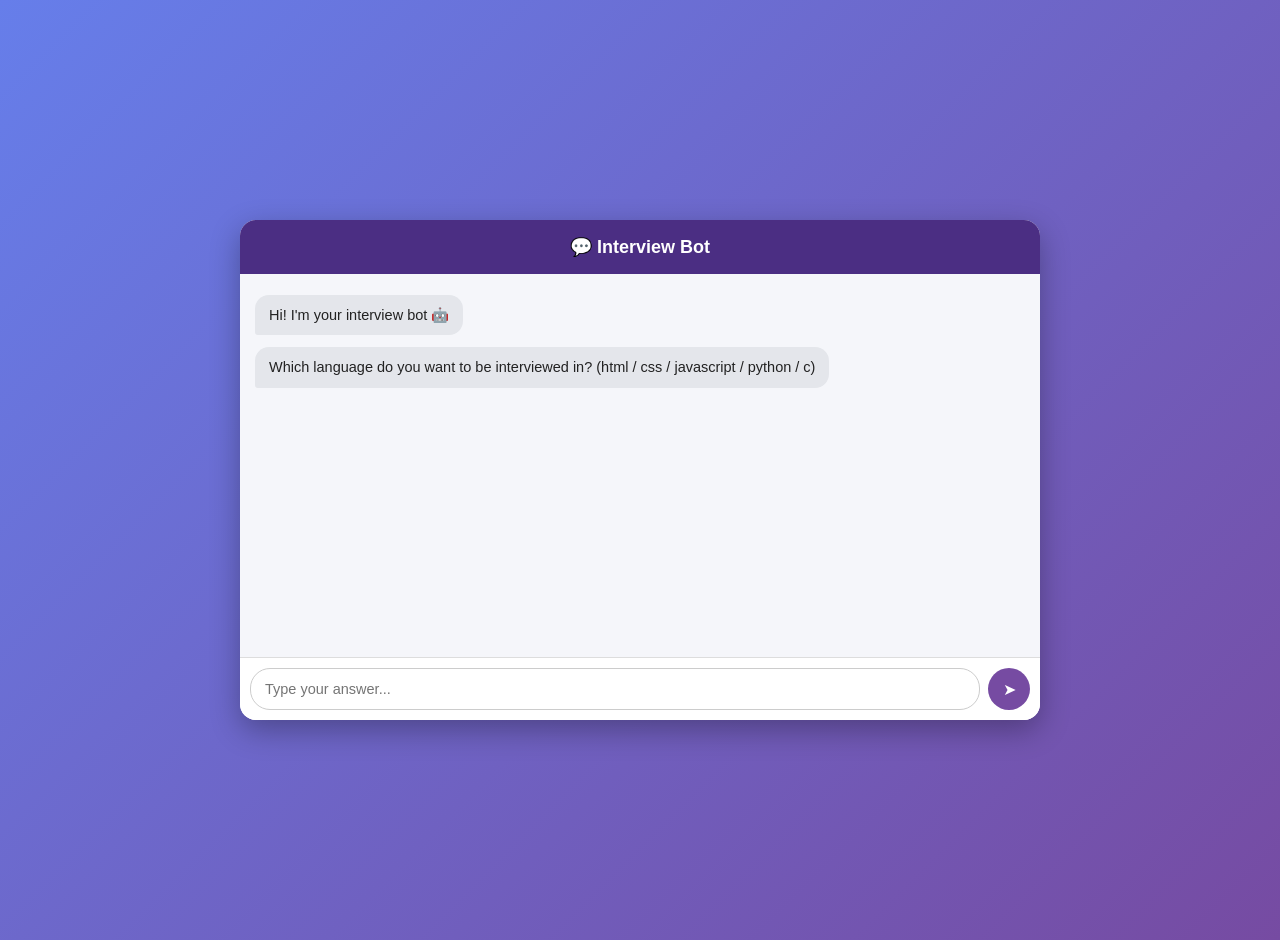
==== index.html @ 7fa1ecc8 "Add files via upload" ====
<!DOCTYPE html>
<html>
<head>
<title>Interview Bot</title>
<style>

  body {
    font-family: 'Trebuchet MS', Arial, sans-serif;
    background: linear-gradient(135deg, #667eea, #764ba2);
    min-height: 100vh;
    margin: 0;
    display: flex;
    justify-content: center;
    align-items: center;
    padding: 20px;
  }

  /* ---------- Chat window ---------- */
  #chatApp {
    background: white;
    width: 100%;
    max-width: 800px;
    border-radius: 16px;
    box-shadow: 0 10px 30px rgba(0,0,0,0.3);
    overflow: hidden;
    display: flex;
    flex-direction: column;
    height: 500px;
  }

  #chatHeader {
    background: #4b2e83;
    color: white;
    padding: 16px;
    text-align: center;
    font-size: 18px;
    font-weight: bold;
  }

  #chatMessages {
    flex: 1;
    padding: 15px;
    overflow-y: auto;
    background: #f5f6fa;
  }

  .bubble {
    max-width: 80%;
    padding: 10px 14px;
    margin: 6px 0;
    border-radius: 14px;
    line-height: 1.4;
    font-size: 14.5px;
    clear: both;
  }

  .bot {
    background: #e4e6eb;
    color: #222;
    float: left;
    border-bottom-left-radius: 3px;
  }

  .user {
    background: #764ba2;
    color: white;
    float: right;
    border-bottom-right-radius: 3px;
  }

  /* ---------- Input area ---------- */
  #inputRow {
    display: flex;
    padding: 10px;
    border-top: 1px solid #ddd;
    background: white;
  }

  #userInput {
    flex: 1;
    padding: 10px 14px;
    border: 1px solid #ccc;
    border-radius: 20px;
    font-size: 14.5px;
    outline: none;
  }

  #sendBtn {
    margin-left: 8px;
    background: #764ba2;
    color: white;
    border: none;
    width: 42px;
    height: 42px;
    border-radius: 50%;
    font-size: 16px;
    cursor: pointer;
  }
  #sendBtn:hover {
    background: #5e3a85;
  }

</style>
</head>
<body>

<div id="chatApp">
  <div id="chatHeader">💬 Interview Bot</div>
  <div id="chatMessages"></div>
  <div id="inputRow">
    <input type="text" id="userInput" placeholder="Type your answer..." onkeypress="handleEnter(event)">
    <button id="sendBtn" onclick="handleSend()">➤</button>
  </div>
</div>

<script>
// ---------- STEP 1: Questions for each language ----------
// Each question has: the question text, a list of acceptable keywords, and an explanation
var questions = {

  html: [
    { question: "What does HTML stand for?",
      keywords: ["hypertext markup language", "hyper text markup language"],
      explain: "HTML means HyperText Markup Language." },
    { question: "Which tag is used to create a hyperlink?",
      keywords: ["<a>", "a tag", "anchor"],
      explain: "The <a> tag (anchor tag) is used to create a hyperlink." },
    { question: "Which tag is used to insert an image?",
      keywords: ["<img>", "img"],
      explain: "The <img> tag is used to display an image." },
    { question: "Which attribute gives alternate text for an image?",
      keywords: ["alt"],
      explain: "The 'alt' attribute provides alternate text for an image." },
    { question: "Which tag defines the largest heading?",
      keywords: ["<h1>", "h1"],
      explain: "<h1> is the largest heading tag; <h6> is the smallest." }
  ],

  css: [
    { question: "What does CSS stand for?",
      keywords: ["cascading style sheets"],
      explain: "CSS means Cascading Style Sheets." },
    { question: "Which property is used to change text color?",
      keywords: ["color"],
      explain: "The 'color' property sets the text color." },
    { question: "Which symbol is used to select a class in CSS?",
      keywords: [".", "dot", "period"],
      explain: "A dot (.) is used to select a class, for example .box" },
    { question: "Which property adds space inside an element's border?",
      keywords: ["padding"],
      explain: "'padding' adds space inside the border; 'margin' adds space outside it." },
    { question: "Which property makes text bold?",
      keywords: ["font-weight", "fontweight"],
      explain: "'font-weight: bold' makes text thicker." }
  ],

  javascript: [
    { question: "Which keyword declares a variable that can be reassigned?",
      keywords: ["let"],
      explain: "'let' declares a variable that can be changed later." },
    { question: "Which operator checks strict equality (value and type)?",
      keywords: ["===", "triple equals"],
      explain: "'===' checks both the value and the type." },
    { question: "Which symbol starts a single-line comment?",
      keywords: ["//"],
      explain: "'//' is used for single-line comments in JavaScript." },
    { question: "Which array method adds an item to the end of the array?",
      keywords: ["push"],
      explain: "push() adds a new item to the end of an array." },
    { question: "Which function selects an element by its id?",
      keywords: ["getelementbyid"],
      explain: "document.getElementById() returns the element with that id." }
  ],

  python: [
    { question: "Which symbol is used for comments in Python?",
      keywords: ["#"],
      explain: "'#' starts a comment in Python." },
    { question: "Which keyword is used to define a function in Python?",
      keywords: ["def"],
      explain: "Functions are defined using the 'def' keyword." },
    { question: "Which brackets are used to create a list in Python?",
      keywords: ["[]", "square brackets", "[", "]"],
      explain: "Square brackets [] are used to create a list." },
    { question: "Which function returns the number of items in a list?",
      keywords: ["len"],
      explain: "len() returns how many items are in a list or string." },
    { question: "Which keyword is used to loop over items in a list?",
      keywords: ["for"],
      explain: "'for' is used to loop over items in a sequence." }
  ],

  c: [
    { question: "Which function is the entry point of every C program?",
      keywords: ["main"],
      explain: "Every C program begins execution from main()." },
    { question: "Which header file is needed to use printf()?",
      keywords: ["stdio.h", "stdio"],
      explain: "printf() and scanf() are declared in stdio.h" },
    { question: "Which symbol is used to end a statement in C?",
      keywords: [";", "semicolon"],
      explain: "Every statement in C ends with a semicolon (;)." },
    { question: "Which data type is used to store a single character?",
      keywords: ["char"],
      explain: "'char' is used to store a single character in C." },
    { question: "Which operator is used to get the address of a variable?",
      keywords: ["&"],
      explain: "The '&' operator returns the memory address of a variable." }
  ]

};

// ---------- STEP 2: Variables to track the conversation ----------
var stage = "chooseLang";  // chooseLang -> quiz -> finished
var currentLang = "";
var currentIndex = 0;
var score = 0;

// ---------- STEP 3: Add a chat bubble to the screen ----------
function addMessage(sender, text) {
  var messages = document.getElementById("chatMessages");
  var bubble = document.createElement("div");
  bubble.className = "bubble " + sender;
  bubble.innerHTML = text;
  messages.appendChild(bubble);
  messages.scrollTop = messages.scrollHeight; // auto-scroll to latest message
}

// ---------- STEP 4: Greet the user when page loads ----------
function greet() {
  addMessage("bot", "Hi! I'm your interview bot 🤖");
  addMessage("bot", "Which language do you want to be interviewed in? (html / css / javascript / python / c)");
}

// ---------- STEP 5: Handle Enter key and Send button ----------
function handleEnter(event) {
  if (event.key === "Enter") {
    handleSend();
  }
}

function handleSend() {
  var input = document.getElementById("userInput");
  var text = input.value.trim();
  if (text === "") return;

  addMessage("user", text);
  input.value = "";

  if (stage === "chooseLang") {
    chooseLanguage(text);
  } else if (stage === "quiz") {
    checkAnswer(text);
  } else if (stage === "finished") {
    if (text.toLowerCase() === "restart") {
      stage = "chooseLang";
      addMessage("bot", "Great! Which language this time? (html / css / javascript / python / c)");
    } else {
      addMessage("bot", "Type 'restart' to try another language.");
    }
  }
}

// ---------- STEP 6: Handle the language chosen by user ----------
function chooseLanguage(text) {
  var lang = text.toLowerCase();

  if (questions[lang]) {
    currentLang = lang;
    currentIndex = 0;
    score = 0;
    stage = "quiz";
    addMessage("bot", "Great! Let's start your " + lang + " interview.");
    askQuestion();
  } else {
    addMessage("bot", "Please type one of: html, css, javascript, python, c");
  }
}

// ---------- STEP 7: Bot asks the current question ----------
function askQuestion() {
  var q = questions[currentLang][currentIndex];
  var total = questions[currentLang].length;
  addMessage("bot", "Question " + (currentIndex + 1) + " of " + total + ": " + q.question);
}

// ---------- STEP 8: Check the user's typed answer ----------
function checkAnswer(text) {
  var q = questions[currentLang][currentIndex];
  var userAnswer = text.toLowerCase();

  var isCorrect = false;
  for (var i = 0; i < q.keywords.length; i++) {
    if (userAnswer.indexOf(q.keywords[i]) !== -1) {
      isCorrect = true;
    }
  }

  if (isCorrect) {
    score = score + 1;
    addMessage("bot", "✅ Correct! " + q.explain);
  } else {
    addMessage("bot", "❌ Not quite. " + q.explain);
  }

  currentIndex = currentIndex + 1;

  if (currentIndex < questions[currentLang].length) {
    askQuestion();
  } else {
    stage = "finished";
    addMessage("bot", "🎉 Interview done! Your score: " + score + " / " + questions[currentLang].length);
    addMessage("bot", "Type 'restart' to try another language.");
  }
}

// ---------- START ----------
greet();
</script>

</body>
</html>
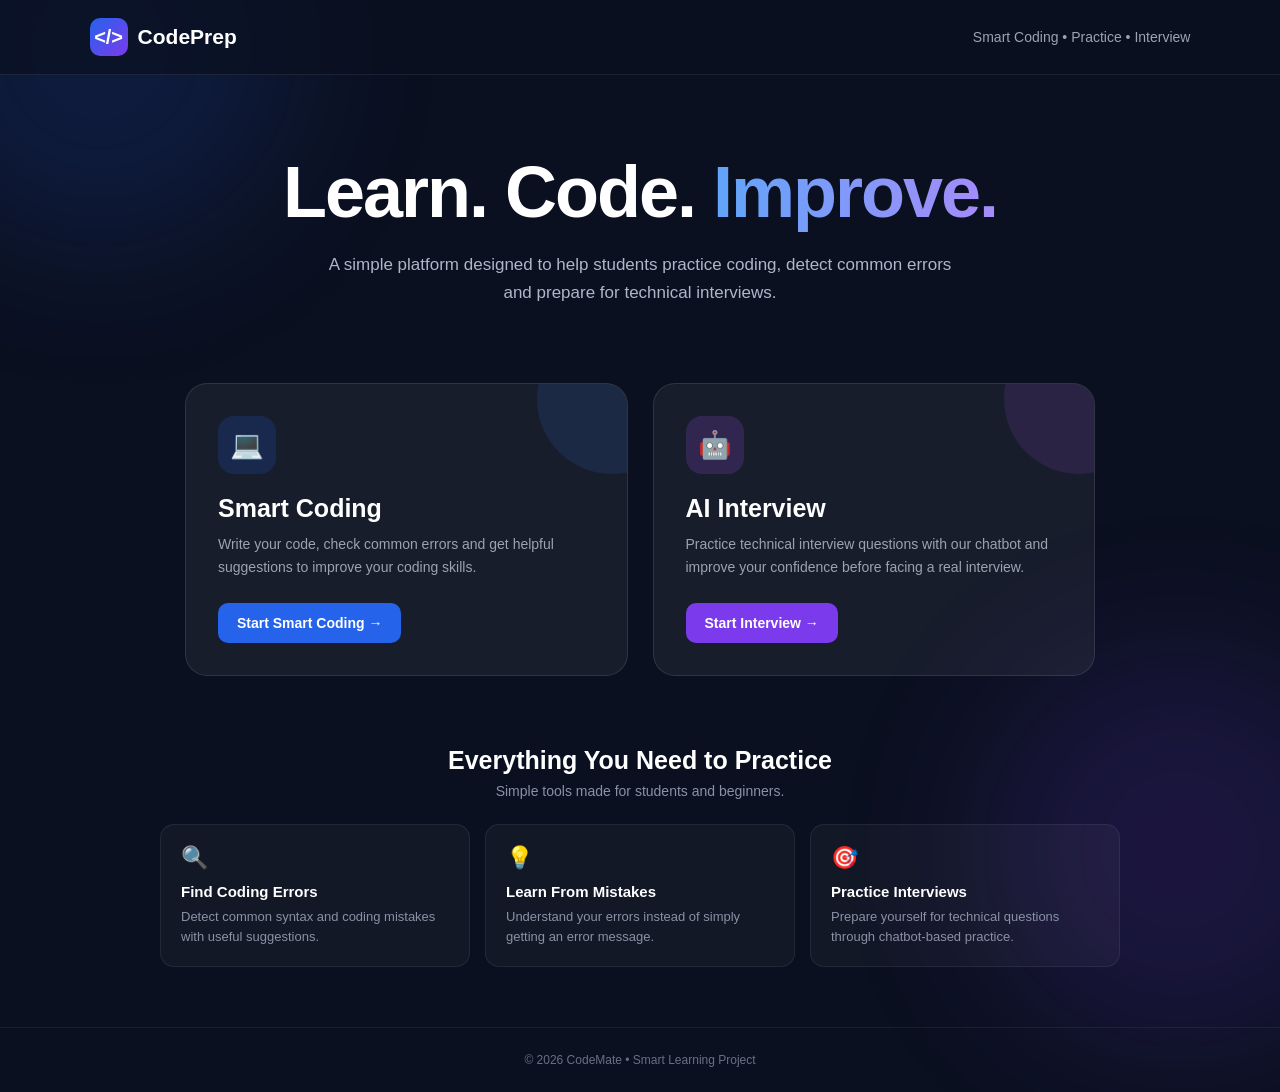
==== commit 220937ac: "Update index.html" ====
--- a/index.html
+++ b/index.html
@@ -1,322 +1,461 @@
 <!DOCTYPE html>
-<html>
+<html lang="en">
 <head>
-<title>Interview Bot</title>
+<meta charset="UTF-8">
+<meta name="viewport" content="width=device-width, initial-scale=1.0">
+
+<title>CodeMate - Smart Coding Hub</title>
+
 <style>
-
-  body {
-    font-family: 'Trebuchet MS', Arial, sans-serif;
-    background: linear-gradient(135deg, #667eea, #764ba2);
-    min-height: 100vh;
-    margin: 0;
-    display: flex;
-    justify-content: center;
-    align-items: center;
-    padding: 20px;
-  }
-
-  /* ---------- Chat window ---------- */
-  #chatApp {
-    background: white;
-    width: 100%;
-    max-width: 800px;
-    border-radius: 16px;
-    box-shadow: 0 10px 30px rgba(0,0,0,0.3);
-    overflow: hidden;
-    display: flex;
-    flex-direction: column;
-    height: 500px;
-  }
-
-  #chatHeader {
-    background: #4b2e83;
-    color: white;
-    padding: 16px;
-    text-align: center;
-    font-size: 18px;
-    font-weight: bold;
-  }
-
-  #chatMessages {
-    flex: 1;
-    padding: 15px;
-    overflow-y: auto;
-    background: #f5f6fa;
-  }
-
-  .bubble {
-    max-width: 80%;
-    padding: 10px 14px;
-    margin: 6px 0;
-    border-radius: 14px;
-    line-height: 1.4;
-    font-size: 14.5px;
-    clear: both;
-  }
-
-  .bot {
-    background: #e4e6eb;
-    color: #222;
-    float: left;
-    border-bottom-left-radius: 3px;
-  }
-
-  .user {
-    background: #764ba2;
-    color: white;
-    float: right;
-    border-bottom-right-radius: 3px;
-  }
-
-  /* ---------- Input area ---------- */
-  #inputRow {
-    display: flex;
-    padding: 10px;
-    border-top: 1px solid #ddd;
-    background: white;
-  }
-
-  #userInput {
-    flex: 1;
-    padding: 10px 14px;
-    border: 1px solid #ccc;
-    border-radius: 20px;
-    font-size: 14.5px;
-    outline: none;
-  }
-
-  #sendBtn {
-    margin-left: 8px;
-    background: #764ba2;
-    color: white;
-    border: none;
-    width: 42px;
-    height: 42px;
-    border-radius: 50%;
-    font-size: 16px;
-    cursor: pointer;
-  }
-  #sendBtn:hover {
-    background: #5e3a85;
-  }
-
+    * {
+        margin: 0;
+        padding: 0;
+        box-sizing: border-box;
+        font-family: Arial, sans-serif;
+    }
+
+    body {
+        min-height: 100vh;
+        background: #0b1020;
+        color: white;
+        overflow-x: hidden;
+    }
+
+    /* Background circles */
+    body::before {
+        content: "";
+        position: fixed;
+        width: 400px;
+        height: 400px;
+        background: #2563eb;
+        opacity: 0.15;
+        border-radius: 50%;
+        top: -150px;
+        left: -100px;
+        filter: blur(80px);
+        z-index: -1;
+    }
+
+    body::after {
+        content: "";
+        position: fixed;
+        width: 400px;
+        height: 400px;
+        background: #7c3aed;
+        opacity: 0.15;
+        border-radius: 50%;
+        bottom: -150px;
+        right: -100px;
+        filter: blur(80px);
+        z-index: -1;
+    }
+
+    /* Navbar */
+    nav {
+        height: 75px;
+        display: flex;
+        align-items: center;
+        justify-content: space-between;
+        padding: 0 7%;
+        border-bottom: 1px solid rgba(255,255,255,0.08);
+        background: rgba(11,16,32,0.7);
+    }
+
+    .logo {
+        display: flex;
+        align-items: center;
+        gap: 10px;
+        font-size: 21px;
+        font-weight: bold;
+    }
+
+    .logo-icon {
+        width: 38px;
+        height: 38px;
+        border-radius: 10px;
+        background: linear-gradient(135deg, #2563eb, #7c3aed);
+        display: flex;
+        align-items: center;
+        justify-content: center;
+        font-size: 20px;
+    }
+
+    .nav-text {
+        color: #9ca3af;
+        font-size: 14px;
+    }
+
+    /* Hero */
+    .hero {
+        text-align: center;
+        padding: 80px 20px 50px;
+        max-width: 1000px;
+        margin: auto;
+    }
+
+    .badge {
+        display: inline-block;
+        padding: 8px 16px;
+        border-radius: 30px;
+        background: rgba(37,99,235,0.12);
+        border: 1px solid rgba(96,165,250,0.25);
+        color: #93c5fd;
+        font-size: 13px;
+        margin-bottom: 22px;
+    }
+
+    .hero h1 {
+        font-size: clamp(40px, 7vw, 72px);
+        line-height: 1.05;
+        margin-bottom: 20px;
+        letter-spacing: -2px;
+    }
+
+     .gradient-text {
+        background: linear-gradient(90deg, #60a5fa, #a78bfa);
+        -webkit-background-clip: text;
+        color: transparent;
+    }
+
+    .hero p {
+        max-width: 650px;
+        margin: auto;
+        color: #aeb6c7;
+        font-size: 17px;
+        line-height: 1.7;
+    }
+
+    /* Main Cards */
+    .options {
+        display: grid;
+        grid-template-columns: repeat(2, 1fr);
+        gap: 25px;
+        max-width: 950px;
+        margin: 25px auto 70px;
+        padding: 0 20px;
+    }
+
+    .card {
+        position: relative;
+        padding: 32px;
+        min-height: 280px;
+        border-radius: 22px;
+        background: rgba(255,255,255,0.055);
+        border: 1px solid rgba(255,255,255,0.1);
+        transition: 0.3s ease;
+        overflow: hidden;
+    }
+
+    .card:hover {
+        transform: translateY(-8px);
+        border-color: rgba(96,165,250,0.5);
+        background: rgba(255,255,255,0.08);
+    }
+
+    .card::before {
+        content: "";
+        position: absolute;
+        width: 150px;
+        height: 150px;
+        border-radius: 50%;
+        right: -60px;
+        top: -60px;
+        opacity: 0.12;
+    }
+
+    .coding::before {
+        background: #3b82f6;
+    }
+
+    .interview::before {
+        background: #a855f7;
+    }
+
+    .icon {
+        width: 58px;
+        height: 58px;
+        border-radius: 16px;
+        display: flex;
+        align-items: center;
+        justify-content: center;
+        font-size: 27px;
+        margin-bottom: 20px;
+    }
+
+    .coding .icon {
+        background: rgba(37,99,235,0.18);
+    }
+
+    .interview .icon {
+        background: rgba(168,85,247,0.18);
+    }
+
+    .card h2 {
+        font-size: 25px;
+        margin-bottom: 10px;
+    }
+
+    .card p {
+        color: #9ca3af;
+        line-height: 1.6;
+        font-size: 14px;
+        margin-bottom: 25px;
+    }
+
+    .start-btn {
+        display: inline-flex;
+        align-items: center;
+        gap: 8px;
+        padding: 12px 19px;
+        border-radius: 10px;
+        color: white;
+        text-decoration: none;
+        font-weight: bold;
+        font-size: 14px;
+        transition: 0.2s;
+    }
+
+    .coding-btn {
+        background: #2563eb;
+    }
+
+    .interview-btn {
+        background: #7c3aed;
+    }
+
+    .start-btn:hover {
+        opacity: 0.85;
+        transform: translateX(3px);
+    }
+
+    /* Features */
+    .features {
+        max-width: 1000px;
+        margin: 0 auto 60px;
+        padding: 0 20px;
+    }
+
+    .features-title {
+        text-align: center;
+        margin-bottom: 25px;
+    }
+
+    .features-title h2 {
+        font-size: 25px;
+        margin-bottom: 8px;
+    }
+
+    .features-title p {
+        color: #8992a5;
+        font-size: 14px;
+    }
+
+    .feature-grid {
+        display: grid;
+        grid-template-columns: repeat(3, 1fr);
+        gap: 15px;
+    }
+
+    .feature {
+        padding: 20px;
+        border-radius: 14px;
+        background: rgba(255,255,255,0.035);
+        border: 1px solid rgba(255,255,255,0.07);
+    }
+
+    .feature span {
+        font-size: 22px;
+    }
+
+    .feature h3 {
+        font-size: 15px;
+        margin: 12px 0 7px;
+    }
+
+    .feature p {
+        color: #8992a5;
+        font-size: 13px;
+        line-height: 1.5;
+    }
+
+    /* Footer */
+    footer {
+        text-align: center;
+        padding: 25px;
+        color: #687084;
+        font-size: 12px;
+        border-top: 1px solid rgba(255,255,255,0.06);
+    }
+
+    /* Mobile */
+    @media (max-width: 700px) {
+
+        nav {
+            padding: 0 5%;
+        }
+
+        .nav-text {
+            display: none;
+        }
+
+        .hero {
+            padding-top: 55px;
+        }
+
+        .hero p {
+            font-size: 15px;
+        }
+
+        .options {
+            grid-template-columns: 1fr;
+        }
+
+        .feature-grid {
+            grid-template-columns: 1fr;
+        }
+
+        .card {
+            min-height: auto;
+        }
+    }
 </style>
 </head>
+
 <body>
 
-<div id="chatApp">
-  <div id="chatHeader">💬 Interview Bot</div>
-  <div id="chatMessages"></div>
-  <div id="inputRow">
-    <input type="text" id="userInput" placeholder="Type your answer..." onkeypress="handleEnter(event)">
-    <button id="sendBtn" onclick="handleSend()">➤</button>
-  </div>
-</div>
-
-<script>
-// ---------- STEP 1: Questions for each language ----------
-// Each question has: the question text, a list of acceptable keywords, and an explanation
-var questions = {
-
-  html: [
-    { question: "What does HTML stand for?",
-      keywords: ["hypertext markup language", "hyper text markup language"],
-      explain: "HTML means HyperText Markup Language." },
-    { question: "Which tag is used to create a hyperlink?",
-      keywords: ["<a>", "a tag", "anchor"],
-      explain: "The <a> tag (anchor tag) is used to create a hyperlink." },
-    { question: "Which tag is used to insert an image?",
-      keywords: ["<img>", "img"],
-      explain: "The <img> tag is used to display an image." },
-    { question: "Which attribute gives alternate text for an image?",
-      keywords: ["alt"],
-      explain: "The 'alt' attribute provides alternate text for an image." },
-    { question: "Which tag defines the largest heading?",
-      keywords: ["<h1>", "h1"],
-      explain: "<h1> is the largest heading tag; <h6> is the smallest." }
-  ],
-
-  css: [
-    { question: "What does CSS stand for?",
-      keywords: ["cascading style sheets"],
-      explain: "CSS means Cascading Style Sheets." },
-    { question: "Which property is used to change text color?",
-      keywords: ["color"],
-      explain: "The 'color' property sets the text color." },
-    { question: "Which symbol is used to select a class in CSS?",
-      keywords: [".", "dot", "period"],
-      explain: "A dot (.) is used to select a class, for example .box" },
-    { question: "Which property adds space inside an element's border?",
-      keywords: ["padding"],
-      explain: "'padding' adds space inside the border; 'margin' adds space outside it." },
-    { question: "Which property makes text bold?",
-      keywords: ["font-weight", "fontweight"],
-      explain: "'font-weight: bold' makes text thicker." }
-  ],
-
-  javascript: [
-    { question: "Which keyword declares a variable that can be reassigned?",
-      keywords: ["let"],
-      explain: "'let' declares a variable that can be changed later." },
-    { question: "Which operator checks strict equality (value and type)?",
-      keywords: ["===", "triple equals"],
-      explain: "'===' checks both the value and the type." },
-    { question: "Which symbol starts a single-line comment?",
-      keywords: ["//"],
-      explain: "'//' is used for single-line comments in JavaScript." },
-    { question: "Which array method adds an item to the end of the array?",
-      keywords: ["push"],
-      explain: "push() adds a new item to the end of an array." },
-    { question: "Which function selects an element by its id?",
-      keywords: ["getelementbyid"],
-      explain: "document.getElementById() returns the element with that id." }
-  ],
-
-  python: [
-    { question: "Which symbol is used for comments in Python?",
-      keywords: ["#"],
-      explain: "'#' starts a comment in Python." },
-    { question: "Which keyword is used to define a function in Python?",
-      keywords: ["def"],
-      explain: "Functions are defined using the 'def' keyword." },
-    { question: "Which brackets are used to create a list in Python?",
-      keywords: ["[]", "square brackets", "[", "]"],
-      explain: "Square brackets [] are used to create a list." },
-    { question: "Which function returns the number of items in a list?",
-      keywords: ["len"],
-      explain: "len() returns how many items are in a list or string." },
-    { question: "Which keyword is used to loop over items in a list?",
-      keywords: ["for"],
-      explain: "'for' is used to loop over items in a sequence." }
-  ],
-
-  c: [
-    { question: "Which function is the entry point of every C program?",
-      keywords: ["main"],
-      explain: "Every C program begins execution from main()." },
-    { question: "Which header file is needed to use printf()?",
-      keywords: ["stdio.h", "stdio"],
-      explain: "printf() and scanf() are declared in stdio.h" },
-    { question: "Which symbol is used to end a statement in C?",
-      keywords: [";", "semicolon"],
-      explain: "Every statement in C ends with a semicolon (;)." },
-    { question: "Which data type is used to store a single character?",
-      keywords: ["char"],
-      explain: "'char' is used to store a single character in C." },
-    { question: "Which operator is used to get the address of a variable?",
-      keywords: ["&"],
-      explain: "The '&' operator returns the memory address of a variable." }
-  ]
-
-};
-
-// ---------- STEP 2: Variables to track the conversation ----------
-var stage = "chooseLang";  // chooseLang -> quiz -> finished
-var currentLang = "";
-var currentIndex = 0;
-var score = 0;
-
-// ---------- STEP 3: Add a chat bubble to the screen ----------
-function addMessage(sender, text) {
-  var messages = document.getElementById("chatMessages");
-  var bubble = document.createElement("div");
-  bubble.className = "bubble " + sender;
-  bubble.innerHTML = text;
-  messages.appendChild(bubble);
-  messages.scrollTop = messages.scrollHeight; // auto-scroll to latest message
-}
-
-// ---------- STEP 4: Greet the user when page loads ----------
-function greet() {
-  addMessage("bot", "Hi! I'm your interview bot 🤖");
-  addMessage("bot", "Which language do you want to be interviewed in? (html / css / javascript / python / c)");
-}
-
-// ---------- STEP 5: Handle Enter key and Send button ----------
-function handleEnter(event) {
-  if (event.key === "Enter") {
-    handleSend();
-  }
-}
-
-function handleSend() {
-  var input = document.getElementById("userInput");
-  var text = input.value.trim();
-  if (text === "") return;
-
-  addMessage("user", text);
-  input.value = "";
-
-  if (stage === "chooseLang") {
-    chooseLanguage(text);
-  } else if (stage === "quiz") {
-    checkAnswer(text);
-  } else if (stage === "finished") {
-    if (text.toLowerCase() === "restart") {
-      stage = "chooseLang";
-      addMessage("bot", "Great! Which language this time? (html / css / javascript / python / c)");
-    } else {
-      addMessage("bot", "Type 'restart' to try another language.");
-    }
-  }
-}
-
-// ---------- STEP 6: Handle the language chosen by user ----------
-function chooseLanguage(text) {
-  var lang = text.toLowerCase();
-
-  if (questions[lang]) {
-    currentLang = lang;
-    currentIndex = 0;
-    score = 0;
-    stage = "quiz";
-    addMessage("bot", "Great! Let's start your " + lang + " interview.");
-    askQuestion();
-  } else {
-    addMessage("bot", "Please type one of: html, css, javascript, python, c");
-  }
-}
-
-// ---------- STEP 7: Bot asks the current question ----------
-function askQuestion() {
-  var q = questions[currentLang][currentIndex];
-  var total = questions[currentLang].length;
-  addMessage("bot", "Question " + (currentIndex + 1) + " of " + total + ": " + q.question);
-}
-
-// ---------- STEP 8: Check the user's typed answer ----------
-function checkAnswer(text) {
-  var q = questions[currentLang][currentIndex];
-  var userAnswer = text.toLowerCase();
-
-  var isCorrect = false;
-  for (var i = 0; i < q.keywords.length; i++) {
-    if (userAnswer.indexOf(q.keywords[i]) !== -1) {
-      isCorrect = true;
-    }
-  }
-
-  if (isCorrect) {
-    score = score + 1;
-    addMessage("bot", "✅ Correct! " + q.explain);
-  } else {
-    addMessage("bot", "❌ Not quite. " + q.explain);
-  }
-
-  currentIndex = currentIndex + 1;
-
-  if (currentIndex < questions[currentLang].length) {
-    askQuestion();
-  } else {
-    stage = "finished";
-    addMessage("bot", "🎉 Interview done! Your score: " + score + " / " + questions[currentLang].length);
-    addMessage("bot", "Type 'restart' to try another language.");
-  }
-}
-
-// ---------- START ----------
-greet();
-</script>
+<!-- NAVBAR -->
+<nav>
+
+    <div class="logo">
+        <div class="logo-icon">&lt;/&gt;</div>
+        CodePrep
+    </div>
+
+    <div class="nav-text">
+        Smart Coding • Practice • Interview
+    </div>
+
+</nav>
+
+
+<!-- HERO SECTION -->
+<section class="hero">
+    <h1>
+        Learn. Code. <span class="gradient-text">Improve.</span>
+    </h1>
+
+    <p>
+        A simple platform designed to help students
+        practice coding, detect common errors and
+        prepare for technical interviews.
+    </p>
+
+</section>
+
+
+<!-- TWO MAIN OPTIONS -->
+<section class="options">
+
+    <!-- CODE EDITOR -->
+    <div class="card coding">
+
+        <div class="icon">
+            💻
+        </div>
+
+        <h2>Smart Coding</h2>
+
+        <p>
+            Write your code, check common errors and
+            get helpful suggestions to improve your
+            coding skills.
+        </p>
+
+        <a href="pro.html" class="start-btn coding-btn">
+            Start Smart Coding →
+        </a>
+
+    </div>
+
+
+    <!-- INTERVIEW -->
+    <div class="card interview">
+
+        <div class="icon">
+            🤖
+        </div>
+
+        <h2>AI Interview</h2>
+
+        <p>
+            Practice technical interview questions
+            with our chatbot and improve your confidence
+            before facing a real interview.
+        </p>
+
+        <a href="home.html" class="start-btn interview-btn">
+            Start Interview →
+        </a>
+
+    </div>
+
+</section>
+
+
+<!-- FEATURES -->
+<section class="features">
+
+    <div class="features-title">
+
+        <h2>Everything You Need to Practice</h2>
+
+        <p>
+            Simple tools made for students and beginners.
+        </p>
+
+    </div>
+
+
+    <div class="feature-grid">
+
+        <div class="feature">
+            <span>🔍</span>
+            <h3>Find Coding Errors</h3>
+            <p>
+                Detect common syntax and coding mistakes
+                with useful suggestions.
+            </p>
+        </div>
+
+
+        <div class="feature">
+            <span>💡</span>
+            <h3>Learn From Mistakes</h3>
+            <p>
+                Understand your errors instead of simply
+                getting an error message.
+            </p>
+        </div>
+
+
+        <div class="feature">
+            <span>🎯</span>
+            <h3>Practice Interviews</h3>
+            <p>
+                Prepare yourself for technical questions
+                through chatbot-based practice.
+            </p>
+        </div>
+
+    </div>
+
+</section>
+
+
+<!-- FOOTER -->
+<footer>
+    © 2026 CodeMate • Smart Learning Project
+</footer>
 
 </body>
-</html>+</html>
